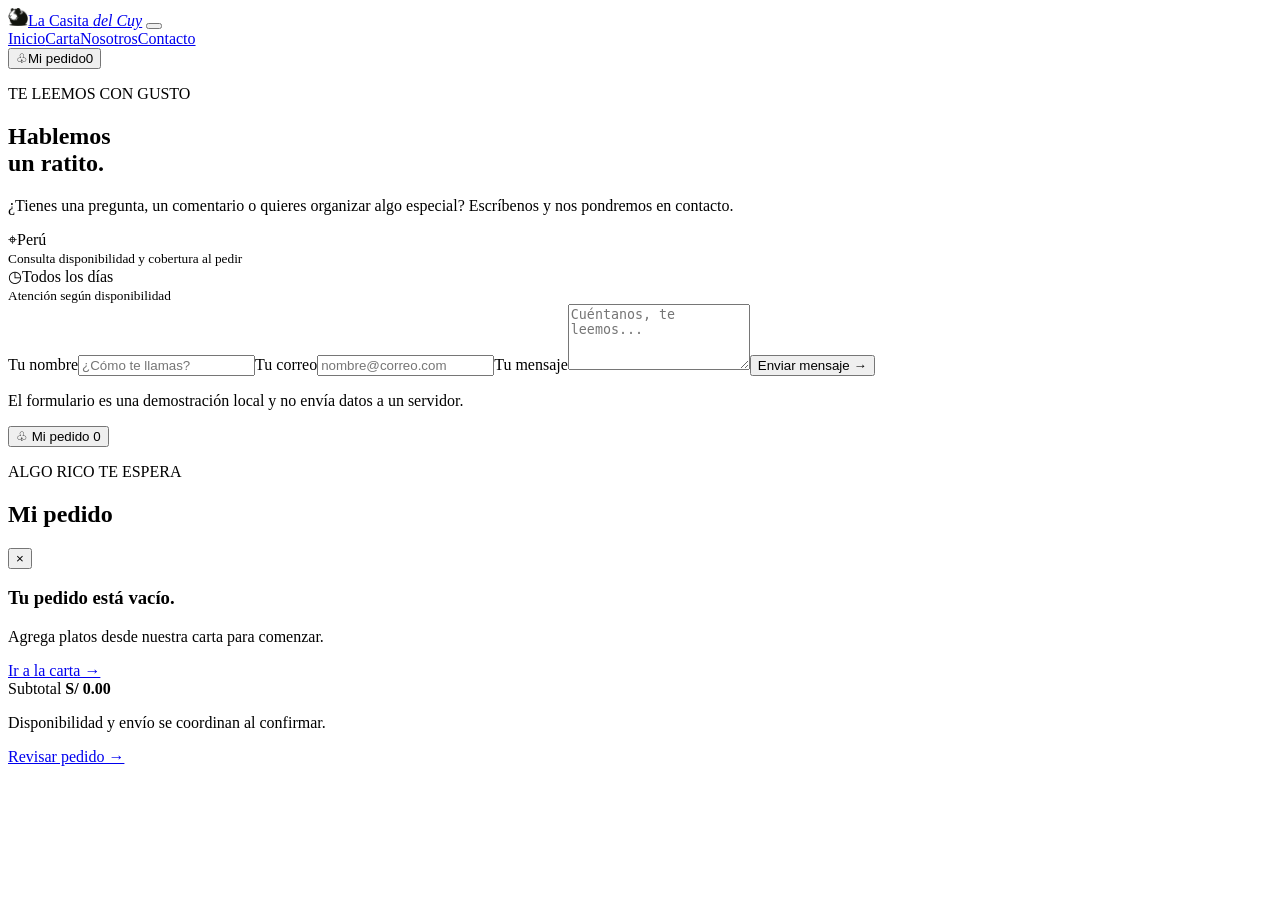
==== registro.html @ 502aec51 "Add files via upload" ====
<!doctype html>
<html>
<head>
<meta charset="utf-8">
<title>REGISTRO</title>

<meta charset="utf-8">
  <meta name="viewport" content="width=device-width, initial-scale=1">
  <meta name="theme-color" content="#754b32">
  <meta name="description" content="La Casita del Cuy: tradición y sabor peruano. Explora nuestra carta y arma tu pedido.">
  <title>La Casita del Cuy | Tradición peruana</title>
  <link rel="preconnect" href="https://fonts.googleapis.com">
  <link rel="preconnect" href="https://fonts.gstatic.com" crossorigin>
  <link href="https://fonts.googleapis.com/css2?family=DM+Sans:wght@400;500;600;700&family=Playfair+Display:wght@600;700&display=swap" rel="stylesheet">

<link rel="stylesheet" href= "STYLES.css">
</head>

<body>
<header class="topbar">
    <a class="brand" href="#inicio" aria-label="La Casita del Cuy, inicio"><span class="brand-mark"> <img src= "images/CUY_ICONO.png" width="20"></span><span>La Casita <em>del Cuy</em></span></a>
    <button class="menu-toggle" aria-label="Abrir menú" aria-expanded="false" aria-controls="primary-nav"><span></span><span></span><span></span></button>
    <nav class="nav" id="primary-nav" aria-label="Navegación principal">
      <a href= "INDEX.html">Inicio</a><a href= "CARTA.html">Carta</a><a href="#nosotros">Nosotros</a><a href= "REGISTRO.html">Contacto</a>
    </nav>
    <button class="cart-button" data-open-cart aria-label="Abrir carrito"><span class="cart-icon" aria-hidden="true">♧</span><span class="cart-label">Mi pedido</span><span class="cart-count" aria-live="polite">0</span></button>
  </header>
<section class="contact-section section" id="contacto"><div class="contact-copy"><p class="eyebrow">TE LEEMOS CON GUSTO</p><h2>Hablemos<br>un ratito.</h2><p>¿Tienes una pregunta, un comentario o quieres organizar algo especial? Escríbenos y nos pondremos en contacto.</p><div class="contact-detail"><span class="detail-icon">⌖</span><span>Perú<br><small>Consulta disponibilidad y cobertura al pedir</small></span></div><div class="contact-detail"><span class="detail-icon">◷</span><span>Todos los días<br><small>Atención según disponibilidad</small></span></div></div><form class="contact-form" id="contact-form"><label for="contact-name">Tu nombre</label><input id="contact-name" name="name" autocomplete="name" placeholder="¿Cómo te llamas?" required><label for="contact-email">Tu correo</label><input id="contact-email" name="email" type="email" autocomplete="email" placeholder="nombre@correo.com" required><label for="contact-message">Tu mensaje</label><textarea id="contact-message" name="message" rows="4" placeholder="Cuéntanos, te leemos..." required></textarea><button class="button button-dark" type="submit">Enviar mensaje <span aria-hidden="true">→</span></button><p class="form-status" id="form-status" role="status"></p><p class="form-note">El formulario es una demostración local y no envía datos a un servidor.</p></form></section>

<button class="cart-button" type="button" data-open-cart aria-label="Abrir Mi pedido">
  <span class="cart-icon" aria-hidden="true">♧</span>
  <span class="cart-label">Mi pedido</span>
  <span class="cart-count" aria-live="polite">0</span>
</button>

<div class="cart-overlay" id="cart-overlay" aria-hidden="true">
  <aside class="cart-drawer" role="dialog" aria-modal="true" aria-labelledby="cart-title">
    <div class="cart-head">
      <div>
        <p class="eyebrow">ALGO RICO TE ESPERA</p>
        <h2 id="cart-title">Mi pedido</h2>
      </div>
      <button class="close-cart" type="button" aria-label="Cerrar pedido">×</button>
    </div>

    <div class="cart-items" id="cart-items"></div>

    <div class="cart-empty" id="cart-empty">
      <h3>Tu pedido está vacío.</h3>
      <p>Agrega platos desde nuestra carta para comenzar.</p>
      <a class="text-link" href="./carta.html">Ir a la carta →</a>
    </div>

    <div class="cart-bottom">
      <div class="subtotal">
        <span>Subtotal</span>
        <strong id="cart-total">S/ 0.00</strong>
      </div>
      <p>Disponibilidad y envío se coordinan al confirmar.</p>
      <a class="button button-dark checkout-button" href="./pedidos.html">Revisar pedido →</a>
    </div>
  </aside>
</div>

<script src="./script.js" defer></script>

</body>
</html>
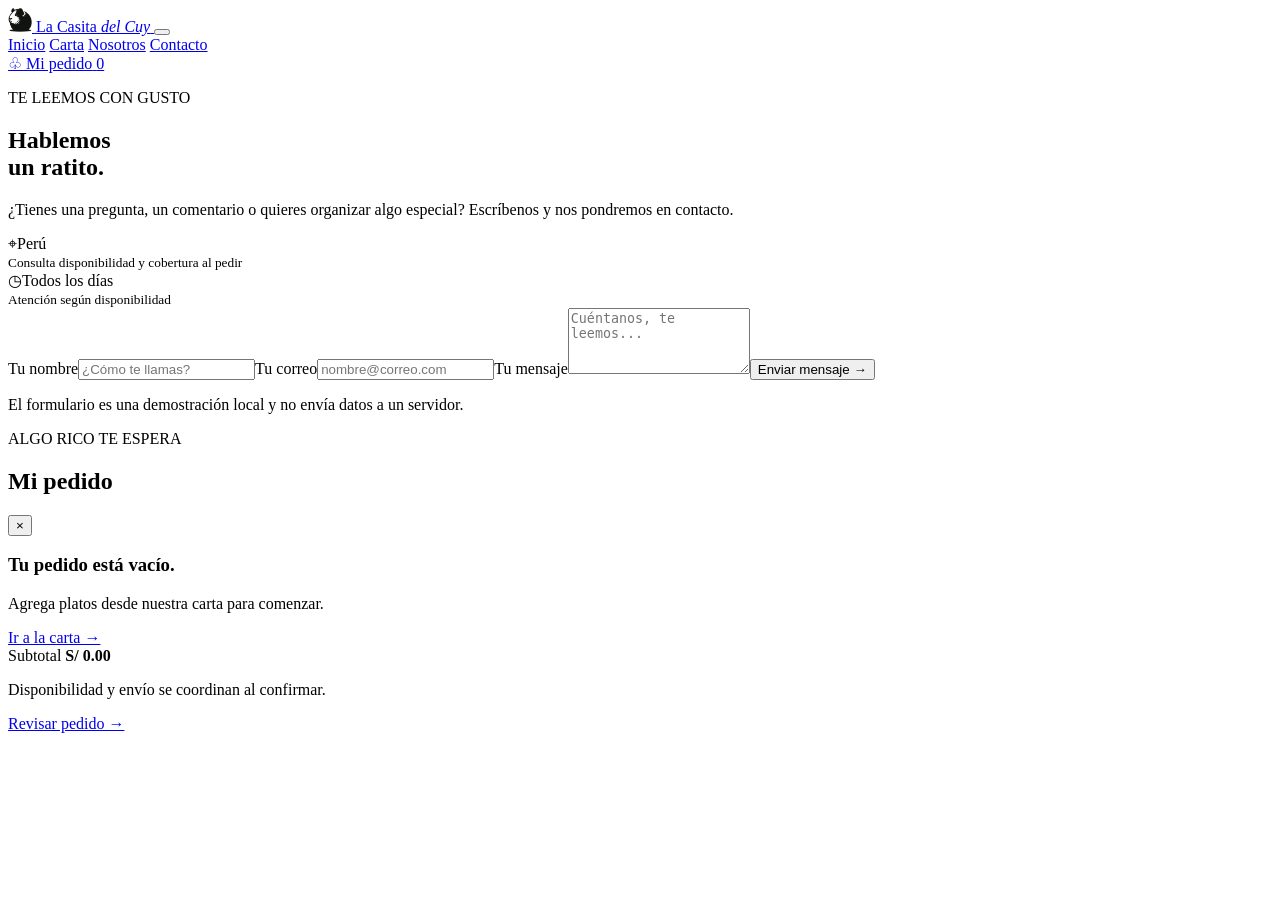
==== commit 7d5d4716: "Update registro.html" ====
--- a/registro.html
+++ b/registro.html
@@ -18,20 +18,27 @@
 
 <body>
 <header class="topbar">
-    <a class="brand" href="#inicio" aria-label="La Casita del Cuy, inicio"><span class="brand-mark"> <img src= "images/CUY_ICONO.png" width="20"></span><span>La Casita <em>del Cuy</em></span></a>
-    <button class="menu-toggle" aria-label="Abrir menú" aria-expanded="false" aria-controls="primary-nav"><span></span><span></span><span></span></button>
+    <a class="brand" href="./index.html" aria-label="La Casita del Cuy, inicio">
+      <span class="brand-mark"><img src="./images/CUY_ICONO.png" width="24" height="24" alt=""></span>
+      <span>La Casita <em>del Cuy</em></span>
+    </a>
+    <button class="menu-toggle" type="button" aria-label="Abrir menú" aria-expanded="false" aria-controls="primary-nav">
+      <span></span><span></span><span></span>
+    </button>
     <nav class="nav" id="primary-nav" aria-label="Navegación principal">
-      <a href= "INDEX.html">Inicio</a><a href= "CARTA.html">Carta</a><a href="#nosotros">Nosotros</a><a href= "REGISTRO.html">Contacto</a>
+      <a href="./index.html" aria-current="page">Inicio</a>
+      <a href="./carta.html">Carta</a>
+      <a href="#nosotros">Nosotros</a>
+      <a href="./registro.html">Contacto</a>
     </nav>
-    <button class="cart-button" data-open-cart aria-label="Abrir carrito"><span class="cart-icon" aria-hidden="true">♧</span><span class="cart-label">Mi pedido</span><span class="cart-count" aria-live="polite">0</span></button>
+    <a class="cart-button" href="./pedidos.html" aria-label="Ver mi pedido">
+      <span class="cart-icon" aria-hidden="true">♧</span>
+      <span class="cart-label">Mi pedido</span>
+      <span class="cart-count" aria-live="polite">0</span>
+    </a>
   </header>
 <section class="contact-section section" id="contacto"><div class="contact-copy"><p class="eyebrow">TE LEEMOS CON GUSTO</p><h2>Hablemos<br>un ratito.</h2><p>¿Tienes una pregunta, un comentario o quieres organizar algo especial? Escríbenos y nos pondremos en contacto.</p><div class="contact-detail"><span class="detail-icon">⌖</span><span>Perú<br><small>Consulta disponibilidad y cobertura al pedir</small></span></div><div class="contact-detail"><span class="detail-icon">◷</span><span>Todos los días<br><small>Atención según disponibilidad</small></span></div></div><form class="contact-form" id="contact-form"><label for="contact-name">Tu nombre</label><input id="contact-name" name="name" autocomplete="name" placeholder="¿Cómo te llamas?" required><label for="contact-email">Tu correo</label><input id="contact-email" name="email" type="email" autocomplete="email" placeholder="nombre@correo.com" required><label for="contact-message">Tu mensaje</label><textarea id="contact-message" name="message" rows="4" placeholder="Cuéntanos, te leemos..." required></textarea><button class="button button-dark" type="submit">Enviar mensaje <span aria-hidden="true">→</span></button><p class="form-status" id="form-status" role="status"></p><p class="form-note">El formulario es una demostración local y no envía datos a un servidor.</p></form></section>
 
-<button class="cart-button" type="button" data-open-cart aria-label="Abrir Mi pedido">
-  <span class="cart-icon" aria-hidden="true">♧</span>
-  <span class="cart-label">Mi pedido</span>
-  <span class="cart-count" aria-live="polite">0</span>
-</button>
 
 <div class="cart-overlay" id="cart-overlay" aria-hidden="true">
   <aside class="cart-drawer" role="dialog" aria-modal="true" aria-labelledby="cart-title">
@@ -66,3 +73,9 @@
 
 </body>
 </html>
+
+
+<script src="./script.js" defer></script>
+
+</body>
+</html>
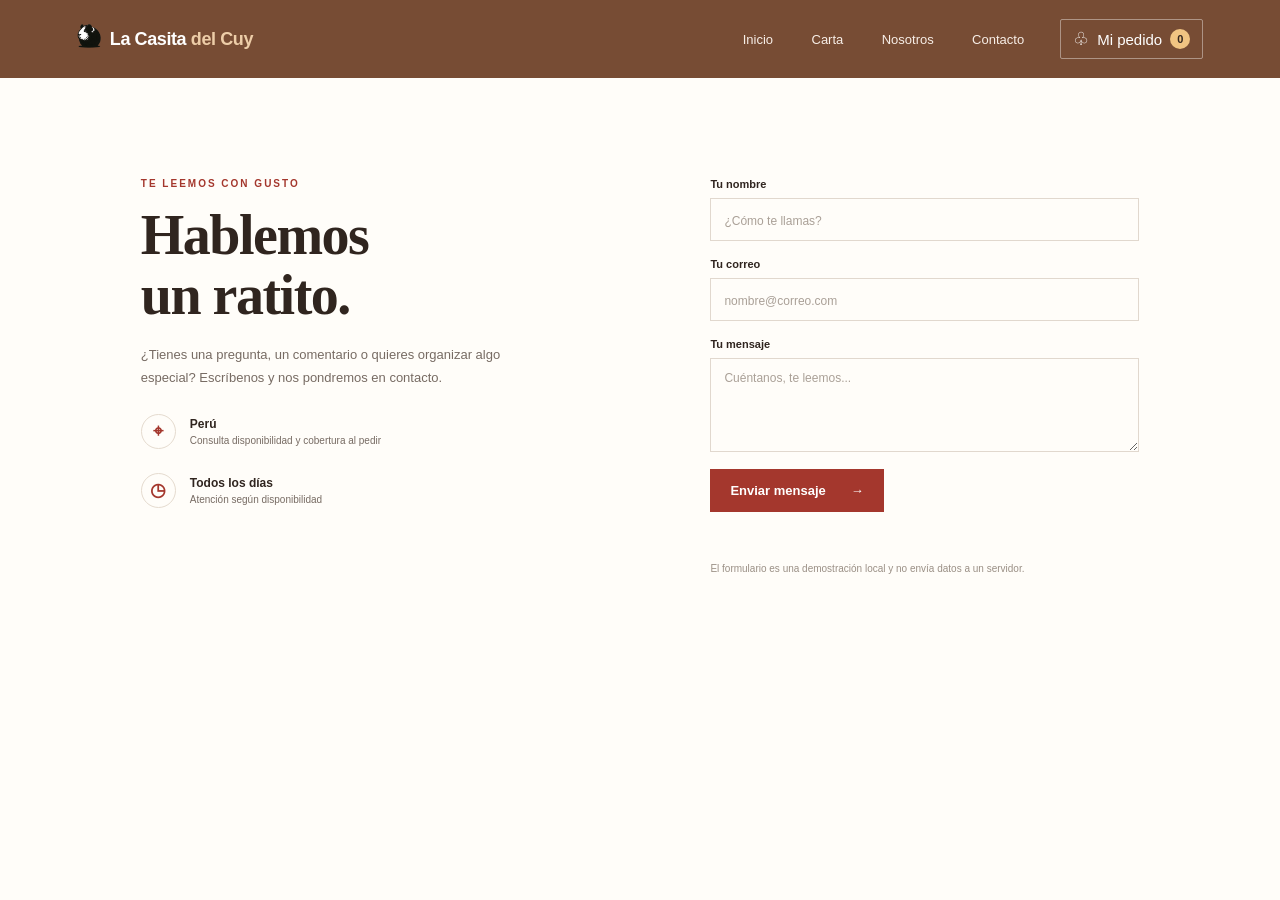
==== commit 374b9b31: "Update registro.html" ====
--- a/registro.html
+++ b/registro.html
@@ -13,7 +13,7 @@
   <link rel="preconnect" href="https://fonts.gstatic.com" crossorigin>
   <link href="https://fonts.googleapis.com/css2?family=DM+Sans:wght@400;500;600;700&family=Playfair+Display:wght@600;700&display=swap" rel="stylesheet">
 
-<link rel="stylesheet" href= "STYLES.css">
+<link rel="stylesheet" href= "styles.css">
 </head>
 
 <body>
@@ -28,7 +28,7 @@
     <nav class="nav" id="primary-nav" aria-label="Navegación principal">
       <a href="./index.html" aria-current="page">Inicio</a>
       <a href="./carta.html">Carta</a>
-      <a href="#nosotros">Nosotros</a>
+      <a href="./index.html#nosotros">Nosotros</a>
       <a href="./registro.html">Contacto</a>
     </nav>
     <a class="cart-button" href="./pedidos.html" aria-label="Ver mi pedido">
@@ -74,8 +74,3 @@
 </body>
 </html>
 
-
-<script src="./script.js" defer></script>
-
-</body>
-</html>
--- a/styles.css
+++ b/styles.css
@@ -0,0 +1,15 @@
+/* Define the warm palette, spacing, and typography used throughout the restaurant site. */
+:root{--ink:#30251f;--muted:#776b63;--cream:#f6f1e9;--paper:#fffdf9;--rust:#a4372d;--brown:#754b32;--line:#e5dbcf;--green:#52664b;--serif:"Playfair Display",Georgia,serif;--sans:"DM Sans",Arial,sans-serif}*{box-sizing:border-box}html{scroll-behavior:smooth;scroll-padding-top:86px}body{margin:0;background:var(--paper);color:var(--ink);font-family:var(--sans);font-size:15px;-webkit-font-smoothing:antialiased}button,input,textarea{font:inherit}button,a{-webkit-tap-highlight-color:transparent}a{color:inherit;text-decoration:none}.topbar{height:78px;padding:0 clamp(22px,6vw,88px);display:flex;align-items:center;justify-content:space-between;background:#774c34;color:#fff;position:sticky;top:0;z-index:20}.brand{display:flex;align-items:center;gap:9px;font-size:18px;font-weight:700;letter-spacing:-.4px;white-space:nowrap}.brand em{font-style:normal;color:#edcda8}.brand-mark{font-size:24px;color:#e3b16f}.nav{display:flex;gap:clamp(20px,3vw,43px);align-items:center;margin-left:auto;margin-right:36px}.nav a{font-size:13px;color:#f7eee7;transition:color .2s}.nav a:hover,.nav a:focus-visible{color:#f1c482}.cart-button{border:1px solid rgba(255,255,255,.4);border-radius:2px;padding:8px 12px;background:transparent;color:white;display:flex;align-items:center;gap:8px;cursor:pointer}.cart-icon{font-size:18px}.cart-count{background:#f1c482;color:#34271f;border-radius:20px;min-width:20px;height:20px;display:grid;place-items:center;font-size:11px;font-weight:700}.menu-toggle{display:none}.hero{min-height:568px;height:min(630px,calc(100vh - 78px));position:relative;overflow:hidden;background:#392c24 url("https://hebbkx1anhila5yf.public.blob.vercel-storage.com/image-GsbbLl2GHQILEZKEEMzwZvEmzG8mr5.png") center 52%/cover no-repeat;color:white;display:flex;align-items:center}.hero-shade{position:absolute;inset:0;background:linear-gradient(90deg,rgba(25,20,17,.76),rgba(30,23,19,.48) 56%,rgba(22,17,14,.37)),linear-gradient(0deg,rgba(21,16,13,.28),transparent 65%)}.hero-content{position:relative;margin-left:clamp(28px,12vw,170px);max-width:610px;animation:rise .7s ease both}.eyebrow{font-size:10px;letter-spacing:2px;font-weight:700;color:var(--rust);margin:0 0 16px}.eyebrow.light{color:#ecd0ae}.hero h1{font:600 clamp(48px,7vw,82px)/1.03 var(--serif);letter-spacing:-2px;margin:0 0 20px}.hero h1 i{font-weight:600;color:#ecc99b}.hero-copy{max-width:390px;font-size:16px;line-height:1.75;color:#f2e9df;margin:0 0 27px}.button{display:inline-flex;align-items:center;justify-content:center;gap:25px;padding:14px 20px;border:0;font-size:13px;font-weight:600;cursor:pointer;transition:transform .2s,background .2s}.button:hover{transform:translateY(-2px)}.button-light{background:#f3e7d8;color:#3b2b21}.button-light:hover{background:#fff}.button-dark{background:var(--rust);color:white}.button-dark:hover{background:#842d25}.hero-note{display:flex;align-items:center;gap:10px;margin-top:45px;font-size:11px;letter-spacing:.4px;color:#e1d3c5}.note-line{height:1px;width:34px;background:#dcb88c}.hero-badge{position:absolute;right:clamp(30px,10vw,140px);bottom:78px;width:108px;height:108px;border:1px solid rgba(244,219,189,.7);border-radius:50%;display:flex;flex-direction:column;align-items:center;justify-content:center;color:#f1d3ac;transform:rotate(9deg)}.hero-badge span{font-size:7px;letter-spacing:2px}.hero-badge strong{font:600 20px/1.1 var(--serif);text-align:center;margin:5px 0}.scroll-cue{position:absolute;bottom:23px;left:50%;color:white;font-size:22px;opacity:.75}.section{padding:105px clamp(25px,11vw,155px)}.intro{display:grid;grid-template-columns:1.08fr .92fr;gap:clamp(50px,9vw,130px);align-items:center}.intro-image{height:395px;position:relative;background:#ded2c3}.intro-image img{width:100%;height:100%;object-fit:cover;filter:saturate(.76)}.image-caption{position:absolute;bottom:0;right:0;background:var(--paper);padding:12px 17px;font:italic 12px var(--serif);color:var(--muted)}.intro-copy h2,.section-heading h2,.contact-copy h2{font:600 clamp(40px,5vw,56px)/1.08 var(--serif);letter-spacing:-1.5px;margin:0 0 21px}.intro-copy>p:not(.eyebrow){font-size:14px;line-height:1.9;color:var(--muted);max-width:450px}.signature{margin-top:26px}.signature span{font:italic 18px var(--serif);color:var(--rust);margin-left:4px}.text-link{display:inline-flex;gap:14px;align-items:center;color:var(--rust);font-size:12px;font-weight:700;border-bottom:1px solid #d7b4a1;padding:0 0 7px;margin-top:16px;cursor:pointer}.menu-section{background:var(--cream);padding-top:90px;padding-bottom:88px}.section-heading{display:flex;align-items:end;justify-content:space-between;margin-bottom:34px}.section-heading h2{margin-bottom:0}.section-heading>p{font-size:13px;line-height:1.8;color:var(--muted);margin:0 4px 4px}.category-tabs{display:flex;gap:10px;flex-wrap:wrap;margin-bottom:28px}.category-tab{background:transparent;border:1px solid #d9cfc3;padding:9px 16px;border-radius:22px;color:#70645c;font-size:11px;cursor:pointer;transition:all .2s}.category-tab:hover,.category-tab.active{background:var(--ink);border-color:var(--ink);color:white}.product-grid{display:grid;grid-template-columns:repeat(3,1fr);gap:20px}.product-card{background:var(--paper);min-width:0;transition:transform .25s,box-shadow .25s;animation:rise .45s ease both}.product-card:hover{transform:translateY(-5px);box-shadow:0 12px 34px rgba(69,47,33,.09)}.product-image{height:180px;position:relative;overflow:hidden;background:linear-gradient(140deg,#dbc3a5,#806048);display:grid;place-items:center}.product-image img{width:100%;height:100%;object-fit:cover;transition:transform .5s}.product-card:hover .product-image img{transform:scale(1.04)}.food-symbol{font-size:54px;opacity:.75}.product-tag{position:absolute;top:12px;left:12px;background:rgba(255,253,249,.92);padding:6px 9px;color:var(--rust);font-size:9px;letter-spacing:1px;font-weight:700}.product-info{padding:17px 17px 16px}.product-info h3{font:600 19px var(--serif);margin:0 0 7px}.product-info p{font-size:11px;line-height:1.6;color:var(--muted);margin:0;min-height:36px}.product-meta{display:flex;justify-content:space-between;align-items:center;margin-top:15px}.product-price{font-weight:700;font-size:14px}.add-button{width:34px;height:34px;border:1px solid #d9c8b7;background:transparent;color:var(--rust);font-size:20px;cursor:pointer;transition:all .2s}.add-button:hover{background:var(--rust);color:white;border-color:var(--rust)}.menu-footer{border-top:1px solid var(--line);margin-top:40px;padding-top:20px;display:flex;justify-content:space-between;align-items:center;color:var(--muted);font-size:12px}.menu-footer .text-link{margin:0}.quote-band{background:#754b32;color:#fff5e8;text-align:center;padding:72px 20px 68px}.quote-mark{font:80px/.6 var(--serif);color:#dbb184}.quote-band blockquote{font:600 clamp(30px,4vw,43px)/1.25 var(--serif);margin:14px 0 20px}.quote-rule{display:block;width:38px;height:1px;background:#ddb58b;margin:0 auto 14px}.quote-band p{font-size:9px;letter-spacing:2px;color:#e0c6aa}.contact-section{display:grid;grid-template-columns:1fr 1fr;gap:clamp(55px,11vw,150px);padding-top:100px;padding-bottom:100px}.contact-copy h2{margin-bottom:17px}.contact-copy>p:not(.eyebrow){max-width:380px;color:var(--muted);font-size:13px;line-height:1.8}.contact-detail{display:flex;gap:14px;align-items:center;margin-top:24px;font-size:12px;font-weight:600}.detail-icon{width:35px;height:35px;border:1px solid var(--line);border-radius:50%;display:grid;place-items:center;color:var(--rust);font-size:18px}.contact-detail small{font-size:10px;font-weight:400;color:var(--muted);display:block;margin-top:4px}.contact-form{display:flex;flex-direction:column}.contact-form label{font-size:11px;font-weight:600;margin:0 0 8px}.contact-form input,.contact-form textarea{border:1px solid #e1d8ce;background:transparent;padding:12px 13px;margin-bottom:17px;color:var(--ink);outline:none;resize:vertical}.contact-form input:focus,.contact-form textarea:focus{border-color:var(--rust);box-shadow:0 0 0 2px rgba(164,55,45,.08)}.contact-form input::placeholder,.contact-form textarea::placeholder{color:#aaa097;font-size:12px}.contact-form .button{align-self:flex-start}.form-status{font-size:12px;color:var(--green);min-height:17px}.form-note{font-size:10px;color:#9a8f85}.footer{padding:28px clamp(22px,6vw,88px);background:#342720;color:#eee0d0;display:flex;align-items:center;justify-content:space-between;gap:18px}.footer-brand{font-size:14px}.footer-brand .brand-mark{font-size:19px}.footer>span,.footer small{font-size:10px;color:#c2b09f}.back-top{font-size:10px;color:#e8c49d}.toast{position:fixed;bottom:24px;left:50%;transform:translate(-50%,20px);z-index:60;background:#30251f;color:#fff;padding:12px 18px;font-size:12px;opacity:0;pointer-events:none;transition:.25s}.toast.show{opacity:1;transform:translate(-50%,0)}.cart-overlay{position:fixed;inset:0;background:rgba(25,18,14,.48);z-index:50;opacity:0;visibility:hidden;transition:opacity .25s,visibility .25s}.cart-overlay.open{opacity:1;visibility:visible}.cart-drawer{position:absolute;right:0;top:0;height:100%;width:min(430px,100%);background:var(--paper);padding:28px;display:flex;flex-direction:column;transform:translateX(100%);transition:transform .3s ease}.cart-overlay.open .cart-drawer{transform:translateX(0)}.cart-head{display:flex;justify-content:space-between;align-items:flex-start;border-bottom:1px solid var(--line);padding-bottom:19px}.cart-head h2{font:600 32px var(--serif);margin:0}.cart-head .eyebrow{margin-bottom:7px}.close-cart{border:0;background:none;font-size:28px;line-height:1;color:var(--muted);cursor:pointer}.cart-items{overflow:auto;flex:1}.cart-row{display:grid;grid-template-columns:1fr auto;gap:12px;padding:17px 0;border-bottom:1px solid var(--line)}.cart-row h3{font:600 16px var(--serif);margin:0 0 5px}.cart-row p{font-size:11px;color:var(--muted);margin:0}.qty-control{display:flex;align-items:center;gap:11px}.qty-control button{width:26px;height:26px;border:1px solid var(--line);background:transparent;cursor:pointer}.qty-control span{font-size:12px}.cart-empty{text-align:center;padding:50px 10px;flex:1}.empty-icon{font-size:34px;color:#b77b50}.cart-empty h3{font:600 22px var(--serif)}.cart-empty p{font-size:12px;color:var(--muted);line-height:1.7}.cart-bottom{border-top:1px solid var(--line);padding-top:18px}.subtotal{display:flex;justify-content:space-between;font-size:14px}.cart-bottom>p{font-size:10px;color:var(--muted);line-height:1.5}.checkout-button{width:100%;margin:8px 0}.cart-bottom .form-note{text-align:center}.hidden{display:none!important}@keyframes rise{from{opacity:0;transform:translateY(13px)}to{opacity:1;transform:translateY(0)}}@media(max-width:760px){.topbar{height:68px;padding:0 20px}.brand{font-size:16px}.menu-toggle{margin-left:auto;margin-right:15px;width:36px;height:36px;display:flex;flex-direction:column;justify-content:center;gap:5px;background:transparent;border:0;cursor:pointer}.menu-toggle span{display:block;width:20px;height:1px;background:white}.nav{position:absolute;left:0;right:0;top:68px;margin:0;background:#68432f;display:none;flex-direction:column;align-items:stretch;gap:0;padding:8px 20px 16px}.nav.open{display:flex}.nav a{padding:13px 5px;border-bottom:1px solid rgba(255,255,255,.12)}.cart-button{padding:7px 9px;gap:6px}.cart-label{font-size:11px}.hero{min-height:560px;height:calc(100svh - 68px);max-height:700px;background-position:56% center}.hero-content{margin:0 27px}.hero h1{font-size:clamp(48px,12vw,70px)}.hero-copy{font-size:14px}.hero-badge{width:82px;height:82px;right:20px;bottom:56px}.hero-badge strong{font-size:16px}.hero-badge span{font-size:6px}.section{padding:72px 25px}.intro{grid-template-columns:1fr;gap:35px}.intro-image{height:280px}.intro-copy h2,.contact-copy h2{font-size:44px}.section-heading{align-items:flex-start;flex-direction:column;gap:13px}.section-heading h2{font-size:44px}.section-heading>p br{display:none}.product-grid{grid-template-columns:repeat(2,minmax(0,1fr));gap:13px}.product-image{height:140px}.product-info{padding:13px}.product-info h3{font-size:17px}.product-info p{font-size:10px}.menu-footer{align-items:flex-start;gap:12px;flex-direction:column}.contact-section{grid-template-columns:1fr;gap:32px}.footer{flex-wrap:wrap}.footer>span{order:3;width:100%}.footer small{margin-left:auto}}@media(max-width:430px){.product-grid{grid-template-columns:1fr}.product-image{height:190px}.cart-label{display:none}.hero-badge{bottom:33px}.footer{font-size:10px}.footer-brand{width:100%}}@media(prefers-reduced-motion:reduce){*,*::before,*::after{scroll-behavior:auto!important;animation-duration:.01ms!important;transition-duration:.01ms!important}}
+
+.product-image {
+  position: relative;
+  aspect-ratio: 4 / 3;
+  overflow: hidden;
+}
+
+.food-photo {
+  display: block;
+  width: 100%;
+  height: 100%;
+  object-fit: cover;
+}
